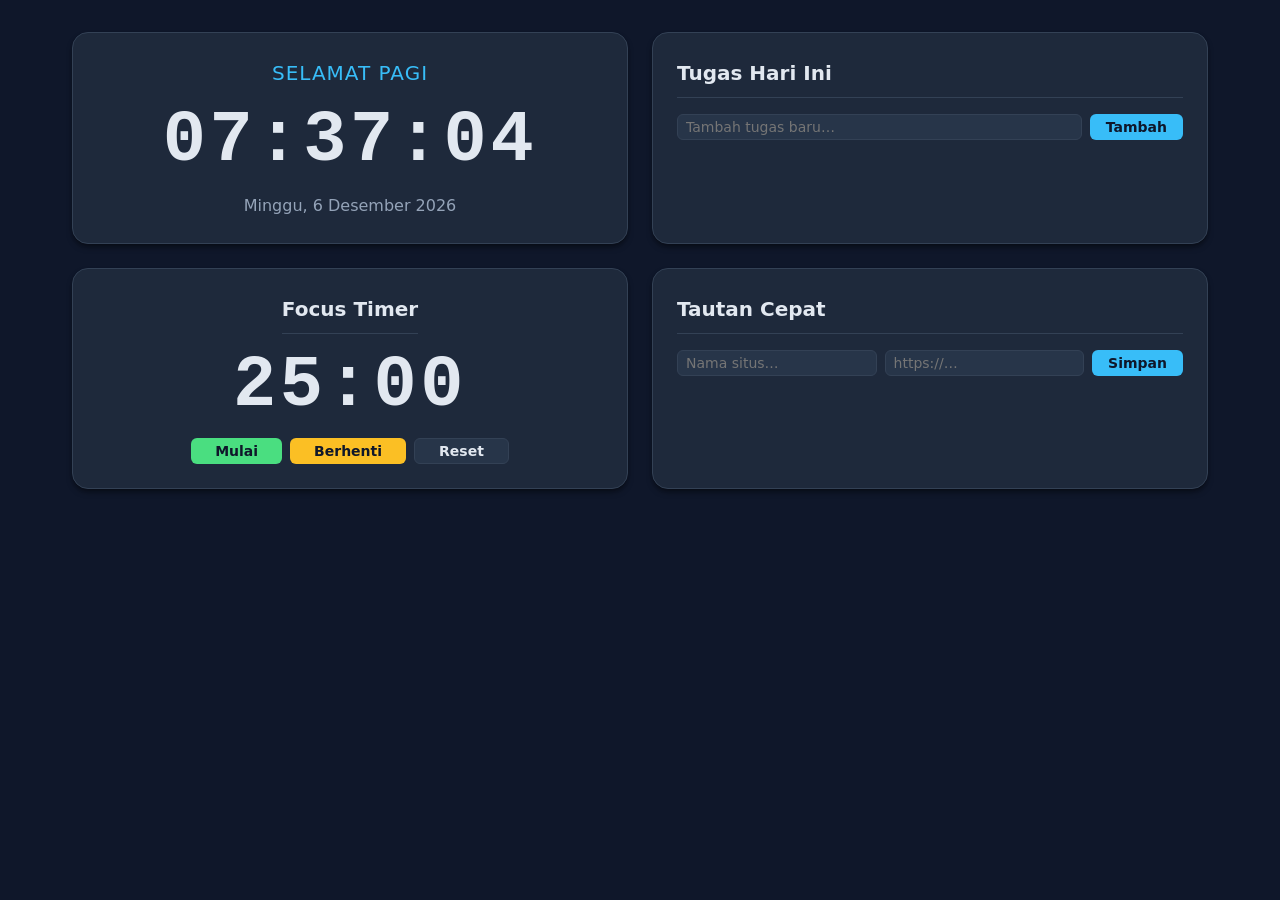
==== index.html @ ee8eda85 "feat: complete Life Dashboard implementation - Add index.html with 4-component layout (Clock, Todo, " ====
<!DOCTYPE html>
<html lang="id">
<head>
  <meta charset="UTF-8" />
  <meta name="viewport" content="width=device-width, initial-scale=1.0" />
  <title>Life Dashboard</title>
  <link rel="stylesheet" href="css/style.css" />
</head>
<body>
  <main class="dashboard">

    <!-- Komponen 1: Jam & Sapaan -->
    <section class="card card--clock" id="clock-section">
      <p class="clock__greeting" id="clock-greeting"></p>
      <p class="clock__time"     id="clock-time"></p>
      <p class="clock__date"     id="clock-date"></p>
    </section>

    <!-- Komponen 2: To-Do List -->
    <section class="card card--todo" id="todo-section">
      <h2 class="card__title">Tugas Hari Ini</h2>
      <div class="todo__input-row">
        <input type="text" id="todo-input" placeholder="Tambah tugas baru…" aria-label="Tambah tugas baru" />
        <button id="todo-add-btn" type="button">Tambah</button>
      </div>
      <ul class="todo__list" id="todo-list" aria-label="Daftar tugas"></ul>
    </section>

    <!-- Komponen 3: Focus Timer -->
    <section class="card card--timer" id="timer-section">
      <h2 class="card__title">Focus Timer</h2>
      <p class="timer__display" id="timer-display" aria-live="polite" aria-label="Waktu tersisa">25:00</p>
      <div class="timer__controls">
        <button id="timer-start-btn" type="button">Mulai</button>
        <button id="timer-stop-btn"  type="button">Berhenti</button>
        <button id="timer-reset-btn" type="button">Reset</button>
      </div>
    </section>

    <!-- Komponen 4: Quick Links -->
    <section class="card card--links" id="links-section">
      <h2 class="card__title">Tautan Cepat</h2>
      <div class="links__input-row">
        <input type="text" id="links-name-input" placeholder="Nama situs…"  aria-label="Nama situs" />
        <input type="url"  id="links-url-input"  placeholder="https://…"    aria-label="URL situs" />
        <button id="links-add-btn" type="button">Simpan</button>
      </div>
      <p class="links__error" id="links-error" hidden aria-live="polite"></p>
      <ul class="links__list" id="links-list" aria-label="Daftar tautan cepat"></ul>
    </section>

  </main>
  <script src="js/app.js"></script>
</body>
</html>
---- css/style.css ----
/* ==========================================================================
   Life Dashboard — css/style.css
   Struktur:
   1. CSS Custom Properties
   2. Reset & Base Styles
   3. Layout — .dashboard grid
   4. Card — gaya dasar kartu
   5. Component: Clock
   6. Component: Todo
   7. Component: Timer
   8. Component: Links
   9. Responsive Breakpoints
   ========================================================================== */

/* ==========================================================================
   1. CSS Custom Properties
   ========================================================================== */
:root {
  /* Warna */
  --color-bg:          #0f172a;
  --color-surface:     #1e293b;
  --color-surface-alt: #273549;
  --color-border:      #334155;
  --color-primary:     #38bdf8;
  --color-primary-dim: #0ea5e9;
  --color-success:     #4ade80;
  --color-danger:      #f87171;
  --color-warning:     #fbbf24;
  --color-text:        #e2e8f0;
  --color-text-muted:  #94a3b8;
  --color-text-done:   #64748b;

  /* Tipografi */
  --font-family:       'Segoe UI', system-ui, -apple-system, sans-serif;
  --font-mono:         'Consolas', 'Courier New', monospace;
  --font-size-base:    1rem;
  --font-size-sm:      0.875rem;
  --font-size-lg:      1.25rem;
  --font-size-xl:      2rem;
  --font-size-2xl:     3rem;
  --font-size-3xl:     4.5rem;

  /* Spacing */
  --space-xs:   0.25rem;
  --space-sm:   0.5rem;
  --space-md:   1rem;
  --space-lg:   1.5rem;
  --space-xl:   2rem;

  /* Border */
  --radius-sm:  0.375rem;
  --radius-md:  0.75rem;
  --radius-lg:  1rem;

  /* Shadow */
  --shadow-card: 0 4px 6px -1px rgba(0,0,0,0.4), 0 2px 4px -2px rgba(0,0,0,0.3);
  --shadow-btn:  0 1px 3px rgba(0,0,0,0.3);

  /* Transition */
  --transition: 150ms ease;
}

/* ==========================================================================
   2. Reset & Base Styles
   ========================================================================== */
*,
*::before,
*::after {
  box-sizing: border-box;
  margin: 0;
  padding: 0;
}

html {
  font-size: 16px;
  -webkit-text-size-adjust: 100%;
}

body {
  font-family: var(--font-family);
  font-size: var(--font-size-base);
  background-color: var(--color-bg);
  color: var(--color-text);
  line-height: 1.6;
  min-height: 100vh;
}

ul {
  list-style: none;
}

button {
  cursor: pointer;
  font-family: inherit;
  font-size: var(--font-size-sm);
  border: none;
  border-radius: var(--radius-sm);
  padding: var(--space-xs) var(--space-sm);
  transition: opacity var(--transition), background-color var(--transition);
}

button:hover {
  opacity: 0.85;
}

button:focus-visible {
  outline: 2px solid var(--color-primary);
  outline-offset: 2px;
}

input[type="text"],
input[type="url"] {
  font-family: inherit;
  font-size: var(--font-size-sm);
  background-color: var(--color-surface-alt);
  color: var(--color-text);
  border: 1px solid var(--color-border);
  border-radius: var(--radius-sm);
  padding: var(--space-xs) var(--space-sm);
  outline: none;
  transition: border-color var(--transition);
  width: 100%;
}

input[type="text"]:focus,
input[type="url"]:focus {
  border-color: var(--color-primary);
}

a {
  color: var(--color-primary);
  text-decoration: none;
  transition: color var(--transition);
}

a:hover {
  color: var(--color-primary-dim);
  text-decoration: underline;
}

/* ==========================================================================
   3. Layout — .dashboard grid
   ========================================================================== */
.dashboard {
  display: grid;
  grid-template-columns: 1fr 1fr;
  grid-template-rows: auto auto;
  gap: var(--space-lg);
  padding: var(--space-xl);
  max-width: 1200px;
  margin: 0 auto;
}

/* ==========================================================================
   4. Card — gaya dasar kartu bersama
   ========================================================================== */
.card {
  background-color: var(--color-surface);
  border: 1px solid var(--color-border);
  border-radius: var(--radius-lg);
  padding: var(--space-lg);
  box-shadow: var(--shadow-card);
  display: flex;
  flex-direction: column;
  gap: var(--space-md);
}

.card__title {
  font-size: var(--font-size-lg);
  font-weight: 600;
  color: var(--color-text);
  border-bottom: 1px solid var(--color-border);
  padding-bottom: var(--space-sm);
}

/* ==========================================================================
   5. Component: Clock
   ========================================================================== */
.card--clock {
  text-align: center;
  justify-content: center;
  align-items: center;
}

.clock__greeting {
  font-size: var(--font-size-lg);
  color: var(--color-primary);
  font-weight: 500;
  letter-spacing: 0.05em;
  text-transform: uppercase;
}

.clock__time {
  font-family: var(--font-mono);
  font-size: var(--font-size-3xl);
  font-weight: 700;
  color: var(--color-text);
  letter-spacing: 0.05em;
  line-height: 1;
}

.clock__date {
  font-size: var(--font-size-base);
  color: var(--color-text-muted);
}

/* ==========================================================================
   6. Component: Todo
   ========================================================================== */
.todo__input-row {
  display: flex;
  gap: var(--space-sm);
}

.todo__input-row input {
  flex: 1;
}

#todo-add-btn {
  background-color: var(--color-primary);
  color: #0f172a;
  font-weight: 600;
  padding: var(--space-xs) var(--space-md);
  white-space: nowrap;
}

#todo-add-btn:hover {
  background-color: var(--color-primary-dim);
  opacity: 1;
}

.todo__list {
  display: flex;
  flex-direction: column;
  gap: var(--space-xs);
  max-height: 280px;
  overflow-y: auto;
}

.todo__item {
  display: flex;
  align-items: center;
  gap: var(--space-sm);
  padding: var(--space-xs) var(--space-sm);
  border-radius: var(--radius-sm);
  background-color: var(--color-surface-alt);
  border: 1px solid var(--color-border);
}

.todo__item input[type="checkbox"] {
  width: 1rem;
  height: 1rem;
  flex-shrink: 0;
  accent-color: var(--color-success);
  cursor: pointer;
}

.todo__item-text {
  flex: 1;
  font-size: var(--font-size-sm);
  word-break: break-word;
}

.todo__item--done {
  text-decoration: line-through;
  color: var(--color-text-done);
}

.todo__btn {
  flex-shrink: 0;
  padding: 2px var(--space-xs);
  font-size: 0.75rem;
}

.todo__btn--edit {
  background-color: var(--color-warning);
  color: #0f172a;
}

.todo__btn--delete {
  background-color: var(--color-danger);
  color: #fff;
}

/* ==========================================================================
   7. Component: Timer
   ========================================================================== */
.card--timer {
  text-align: center;
  align-items: center;
}

.timer__display {
  font-family: var(--font-mono);
  font-size: var(--font-size-3xl);
  font-weight: 700;
  color: var(--color-text);
  letter-spacing: 0.05em;
  line-height: 1;
}

.timer__controls {
  display: flex;
  gap: var(--space-sm);
  justify-content: center;
  flex-wrap: wrap;
}

#timer-start-btn {
  background-color: var(--color-success);
  color: #0f172a;
  font-weight: 600;
  padding: var(--space-xs) var(--space-lg);
}

#timer-stop-btn {
  background-color: var(--color-warning);
  color: #0f172a;
  font-weight: 600;
  padding: var(--space-xs) var(--space-lg);
}

#timer-reset-btn {
  background-color: var(--color-surface-alt);
  color: var(--color-text);
  border: 1px solid var(--color-border);
  font-weight: 600;
  padding: var(--space-xs) var(--space-lg);
}

/* ==========================================================================
   8. Component: Links
   ========================================================================== */
.links__input-row {
  display: flex;
  gap: var(--space-sm);
  flex-wrap: wrap;
}

.links__input-row input {
  flex: 1;
  min-width: 100px;
}

#links-add-btn {
  background-color: var(--color-primary);
  color: #0f172a;
  font-weight: 600;
  padding: var(--space-xs) var(--space-md);
  white-space: nowrap;
}

#links-add-btn:hover {
  background-color: var(--color-primary-dim);
  opacity: 1;
}

.links__error {
  font-size: var(--font-size-sm);
  color: var(--color-danger);
  padding: var(--space-xs) 0;
}

.links__list {
  display: flex;
  flex-direction: column;
  gap: var(--space-xs);
  max-height: 240px;
  overflow-y: auto;
}

.links__item {
  display: flex;
  align-items: center;
  gap: var(--space-sm);
  padding: var(--space-xs) var(--space-sm);
  border-radius: var(--radius-sm);
  background-color: var(--color-surface-alt);
  border: 1px solid var(--color-border);
}

.links__anchor {
  flex: 1;
  font-size: var(--font-size-sm);
  color: var(--color-primary);
  word-break: break-all;
}

.links__anchor:hover {
  color: var(--color-primary-dim);
}

.links__btn--delete {
  flex-shrink: 0;
  background-color: var(--color-danger);
  color: #fff;
  padding: 2px var(--space-xs);
  font-size: 0.75rem;
}

/* ==========================================================================
   9. Responsive Breakpoints
   ========================================================================== */

/* Tablet: lebar < 1024px → 1 kolom */
@media (max-width: 1023px) {
  .dashboard {
    grid-template-columns: 1fr;
  }
}

/* Mobile: lebar < 768px → padding dan gap lebih kecil */
@media (max-width: 767px) {
  .dashboard {
    padding: var(--space-md);
    gap: var(--space-md);
  }

  .clock__time,
  .timer__display {
    font-size: var(--font-size-2xl);
  }

  .links__input-row {
    flex-direction: column;
  }

  .links__input-row input {
    width: 100%;
  }
}
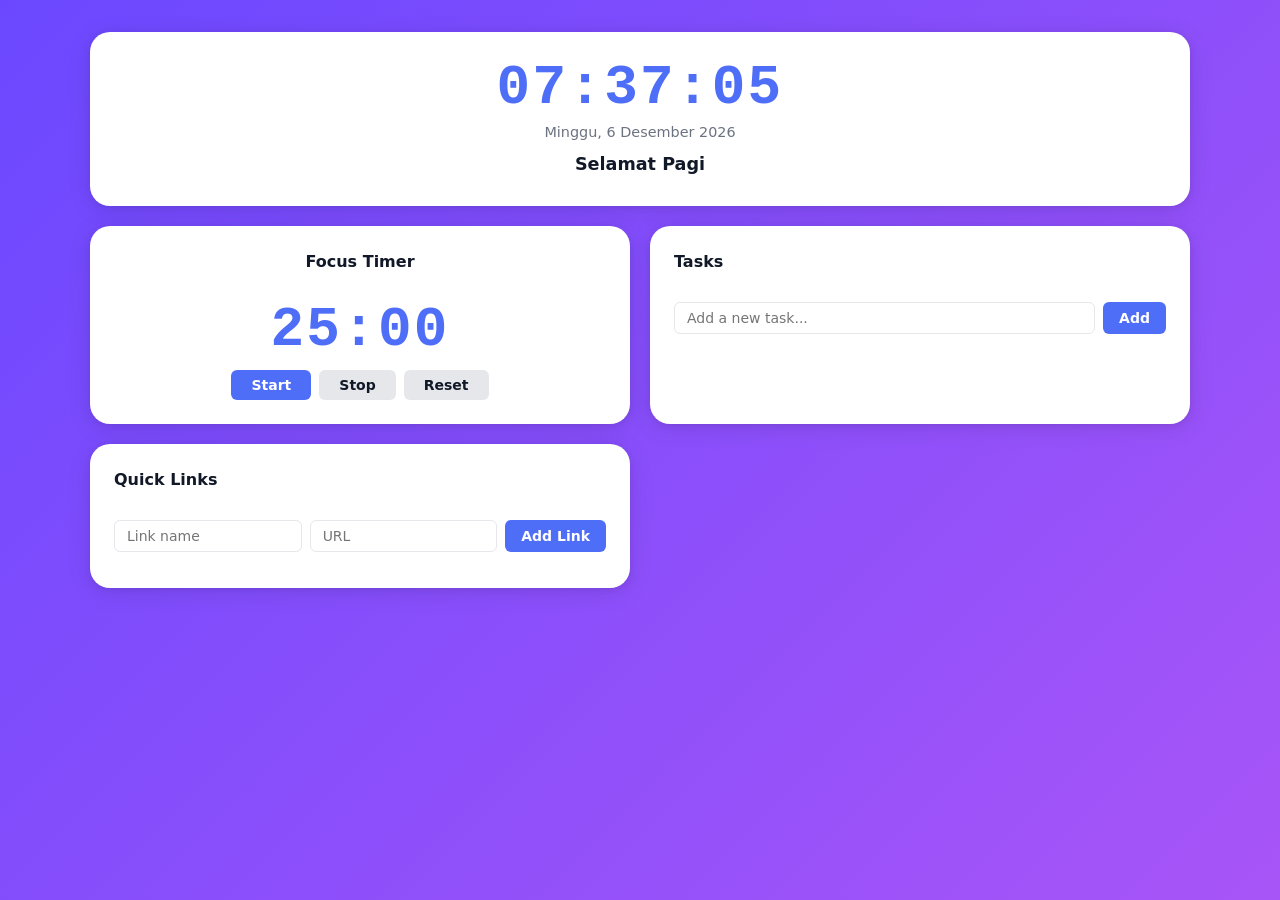
==== commit 8105419c: "style: redesign UI to match reference design - White cards on purple gradient background - Clock ful" ====
--- a/index.html
+++ b/index.html
@@ -9,44 +9,44 @@
 <body>
   <main class="dashboard">
 
-    <!-- Komponen 1: Jam & Sapaan -->
+    <!-- Baris 1: Clock — full width -->
     <section class="card card--clock" id="clock-section">
-      <p class="clock__greeting" id="clock-greeting"></p>
       <p class="clock__time"     id="clock-time"></p>
       <p class="clock__date"     id="clock-date"></p>
+      <p class="clock__greeting" id="clock-greeting"></p>
     </section>
 
-    <!-- Komponen 2: To-Do List -->
-    <section class="card card--todo" id="todo-section">
-      <h2 class="card__title">Tugas Hari Ini</h2>
-      <div class="todo__input-row">
-        <input type="text" id="todo-input" placeholder="Tambah tugas baru…" aria-label="Tambah tugas baru" />
-        <button id="todo-add-btn" type="button">Tambah</button>
-      </div>
-      <ul class="todo__list" id="todo-list" aria-label="Daftar tugas"></ul>
-    </section>
-
-    <!-- Komponen 3: Focus Timer -->
+    <!-- Baris 2 kiri: Focus Timer -->
     <section class="card card--timer" id="timer-section">
       <h2 class="card__title">Focus Timer</h2>
-      <p class="timer__display" id="timer-display" aria-live="polite" aria-label="Waktu tersisa">25:00</p>
+      <p class="timer__display" id="timer-display" aria-live="polite">25:00</p>
       <div class="timer__controls">
-        <button id="timer-start-btn" type="button">Mulai</button>
-        <button id="timer-stop-btn"  type="button">Berhenti</button>
+        <button id="timer-start-btn" type="button">Start</button>
+        <button id="timer-stop-btn"  type="button">Stop</button>
         <button id="timer-reset-btn" type="button">Reset</button>
       </div>
     </section>
 
-    <!-- Komponen 4: Quick Links -->
+    <!-- Baris 2 kanan: Tasks -->
+    <section class="card card--todo" id="todo-section">
+      <h2 class="card__title">Tasks</h2>
+      <div class="todo__input-row">
+        <input type="text" id="todo-input" placeholder="Add a new task..." aria-label="Add a new task" />
+        <button id="todo-add-btn" type="button">Add</button>
+      </div>
+      <ul class="todo__list" id="todo-list" aria-label="Task list"></ul>
+    </section>
+
+    <!-- Baris 3 kiri: Quick Links -->
     <section class="card card--links" id="links-section">
-      <h2 class="card__title">Tautan Cepat</h2>
+      <h2 class="card__title">Quick Links</h2>
       <div class="links__input-row">
-        <input type="text" id="links-name-input" placeholder="Nama situs…"  aria-label="Nama situs" />
-        <input type="url"  id="links-url-input"  placeholder="https://…"    aria-label="URL situs" />
-        <button id="links-add-btn" type="button">Simpan</button>
+        <input type="text" id="links-name-input" placeholder="Link name"  aria-label="Link name" />
+        <input type="url"  id="links-url-input"  placeholder="URL"        aria-label="URL" />
+        <button id="links-add-btn" type="button">Add Link</button>
       </div>
       <p class="links__error" id="links-error" hidden aria-live="polite"></p>
-      <ul class="links__list" id="links-list" aria-label="Daftar tautan cepat"></ul>
+      <ul class="links__list" id="links-list" aria-label="Quick links"></ul>
     </section>
 
   </main>
--- a/css/style.css
+++ b/css/style.css
@@ -1,63 +1,34 @@
 /* ==========================================================================
    Life Dashboard — css/style.css
-   Struktur:
+   ========================================================================== */
+
+/* ==========================================================================
    1. CSS Custom Properties
-   2. Reset & Base Styles
-   3. Layout — .dashboard grid
-   4. Card — gaya dasar kartu
-   5. Component: Clock
-   6. Component: Todo
-   7. Component: Timer
-   8. Component: Links
-   9. Responsive Breakpoints
-   ========================================================================== */
-
-/* ==========================================================================
-   1. CSS Custom Properties
    ========================================================================== */
 :root {
-  /* Warna */
-  --color-bg:          #0f172a;
-  --color-surface:     #1e293b;
-  --color-surface-alt: #273549;
-  --color-border:      #334155;
-  --color-primary:     #38bdf8;
-  --color-primary-dim: #0ea5e9;
-  --color-success:     #4ade80;
-  --color-danger:      #f87171;
-  --color-warning:     #fbbf24;
-  --color-text:        #e2e8f0;
-  --color-text-muted:  #94a3b8;
-  --color-text-done:   #64748b;
-
-  /* Tipografi */
-  --font-family:       'Segoe UI', system-ui, -apple-system, sans-serif;
-  --font-mono:         'Consolas', 'Courier New', monospace;
-  --font-size-base:    1rem;
-  --font-size-sm:      0.875rem;
-  --font-size-lg:      1.25rem;
-  --font-size-xl:      2rem;
-  --font-size-2xl:     3rem;
-  --font-size-3xl:     4.5rem;
-
-  /* Spacing */
-  --space-xs:   0.25rem;
-  --space-sm:   0.5rem;
-  --space-md:   1rem;
-  --space-lg:   1.5rem;
-  --space-xl:   2rem;
-
-  /* Border */
+  --color-bg-from:     #6b48ff;
+  --color-bg-to:       #a855f7;
+  --color-surface:     #ffffff;
+  --color-surface-alt: #f3f4f6;
+  --color-border:      #e5e7eb;
+  --color-primary:     #4f6ef7;
+  --color-primary-dark:#3b5bdb;
+  --color-danger:      #ef4444;
+  --color-text:        #111827;
+  --color-text-muted:  #6b7280;
+  --color-text-done:   #9ca3af;
+  --color-clock-time:  #4f6ef7;
+
+  --font-family:  'Segoe UI', system-ui, -apple-system, sans-serif;
+  --font-mono:    'Consolas', 'Courier New', monospace;
+
   --radius-sm:  0.375rem;
   --radius-md:  0.75rem;
-  --radius-lg:  1rem;
-
-  /* Shadow */
-  --shadow-card: 0 4px 6px -1px rgba(0,0,0,0.4), 0 2px 4px -2px rgba(0,0,0,0.3);
-  --shadow-btn:  0 1px 3px rgba(0,0,0,0.3);
-
-  /* Transition */
-  --transition: 150ms ease;
+  --radius-lg:  1.25rem;
+  --radius-pill: 9999px;
+
+  --shadow-card: 0 4px 24px rgba(0,0,0,0.10), 0 1.5px 6px rgba(0,0,0,0.07);
+  --transition:  150ms ease;
 }
 
 /* ==========================================================================
@@ -71,193 +42,165 @@
   padding: 0;
 }
 
-html {
-  font-size: 16px;
-  -webkit-text-size-adjust: 100%;
-}
+html { font-size: 16px; }
 
 body {
   font-family: var(--font-family);
-  font-size: var(--font-size-base);
-  background-color: var(--color-bg);
-  color: var(--color-text);
-  line-height: 1.6;
   min-height: 100vh;
-}
-
-ul {
-  list-style: none;
-}
+  background: linear-gradient(135deg, var(--color-bg-from) 0%, var(--color-bg-to) 100%);
+  color: var(--color-text);
+  line-height: 1.5;
+  padding: 2rem 1.5rem;
+}
+
+ul  { list-style: none; }
 
 button {
   cursor: pointer;
   font-family: inherit;
-  font-size: var(--font-size-sm);
   border: none;
   border-radius: var(--radius-sm);
-  padding: var(--space-xs) var(--space-sm);
   transition: opacity var(--transition), background-color var(--transition);
 }
-
-button:hover {
-  opacity: 0.85;
-}
-
-button:focus-visible {
-  outline: 2px solid var(--color-primary);
-  outline-offset: 2px;
-}
+button:hover        { opacity: 0.88; }
+button:focus-visible { outline: 2px solid var(--color-primary); outline-offset: 2px; }
 
 input[type="text"],
 input[type="url"] {
   font-family: inherit;
-  font-size: var(--font-size-sm);
-  background-color: var(--color-surface-alt);
-  color: var(--color-text);
-  border: 1px solid var(--color-border);
-  border-radius: var(--radius-sm);
-  padding: var(--space-xs) var(--space-sm);
+  font-size: 0.875rem;
+  background: var(--color-surface);
+  color: var(--color-text);
+  border: 1.5px solid var(--color-border);
+  border-radius: var(--radius-sm);
+  padding: 0.45rem 0.75rem;
   outline: none;
   transition: border-color var(--transition);
   width: 100%;
 }
-
 input[type="text"]:focus,
-input[type="url"]:focus {
-  border-color: var(--color-primary);
-}
+input[type="url"]:focus { border-color: var(--color-primary); }
 
 a {
   color: var(--color-primary);
   text-decoration: none;
-  transition: color var(--transition);
-}
-
-a:hover {
-  color: var(--color-primary-dim);
-  text-decoration: underline;
-}
-
-/* ==========================================================================
-   3. Layout — .dashboard grid
+}
+a:hover { text-decoration: underline; }
+
+/* ==========================================================================
+   3. Dashboard Layout
    ========================================================================== */
 .dashboard {
   display: grid;
   grid-template-columns: 1fr 1fr;
-  grid-template-rows: auto auto;
-  gap: var(--space-lg);
-  padding: var(--space-xl);
-  max-width: 1200px;
+  grid-template-rows: auto auto auto;
+  gap: 1.25rem;
+  max-width: 1100px;
   margin: 0 auto;
 }
 
-/* ==========================================================================
-   4. Card — gaya dasar kartu bersama
+/* Clock spans full width */
+.card--clock {
+  grid-column: 1 / -1;
+}
+
+/* ==========================================================================
+   4. Card base
    ========================================================================== */
 .card {
-  background-color: var(--color-surface);
-  border: 1px solid var(--color-border);
+  background: var(--color-surface);
   border-radius: var(--radius-lg);
-  padding: var(--space-lg);
+  padding: 1.5rem;
   box-shadow: var(--shadow-card);
-  display: flex;
-  flex-direction: column;
-  gap: var(--space-md);
 }
 
 .card__title {
-  font-size: var(--font-size-lg);
-  font-weight: 600;
-  color: var(--color-text);
-  border-bottom: 1px solid var(--color-border);
-  padding-bottom: var(--space-sm);
-}
-
-/* ==========================================================================
-   5. Component: Clock
+  font-size: 1rem;
+  font-weight: 700;
+  color: var(--color-text);
+  margin-bottom: 1rem;
+}
+
+/* ==========================================================================
+   5. Clock
    ========================================================================== */
 .card--clock {
   text-align: center;
-  justify-content: center;
-  align-items: center;
-}
-
-.clock__greeting {
-  font-size: var(--font-size-lg);
-  color: var(--color-primary);
-  font-weight: 500;
-  letter-spacing: 0.05em;
-  text-transform: uppercase;
+  padding: 1.75rem 2rem;
 }
 
 .clock__time {
   font-family: var(--font-mono);
-  font-size: var(--font-size-3xl);
+  font-size: 3.5rem;
   font-weight: 700;
-  color: var(--color-text);
-  letter-spacing: 0.05em;
+  color: var(--color-clock-time);
+  letter-spacing: 0.04em;
   line-height: 1;
 }
 
 .clock__date {
-  font-size: var(--font-size-base);
+  font-size: 0.9rem;
   color: var(--color-text-muted);
-}
-
-/* ==========================================================================
-   6. Component: Todo
-   ========================================================================== */
+  margin-top: 0.35rem;
+  margin-bottom: 0.5rem;
+}
+
+.clock__greeting {
+  font-size: 1.1rem;
+  font-weight: 700;
+  color: var(--color-text);
+}
+
+/* ==========================================================================
+   6. Todo
+   ========================================================================== */
+.card--todo { display: flex; flex-direction: column; gap: 0.75rem; }
+
 .todo__input-row {
   display: flex;
-  gap: var(--space-sm);
-}
-
-.todo__input-row input {
-  flex: 1;
-}
+  gap: 0.5rem;
+}
+.todo__input-row input { flex: 1; }
 
 #todo-add-btn {
-  background-color: var(--color-primary);
-  color: #0f172a;
-  font-weight: 600;
-  padding: var(--space-xs) var(--space-md);
+  background: var(--color-primary);
+  color: #fff;
+  font-weight: 600;
+  font-size: 0.875rem;
+  padding: 0.45rem 1rem;
+  border-radius: var(--radius-sm);
   white-space: nowrap;
 }
-
-#todo-add-btn:hover {
-  background-color: var(--color-primary-dim);
-  opacity: 1;
-}
+#todo-add-btn:hover { background: var(--color-primary-dark); opacity: 1; }
 
 .todo__list {
   display: flex;
   flex-direction: column;
-  gap: var(--space-xs);
-  max-height: 280px;
+  gap: 0.4rem;
+  max-height: 260px;
   overflow-y: auto;
 }
 
 .todo__item {
   display: flex;
   align-items: center;
-  gap: var(--space-sm);
-  padding: var(--space-xs) var(--space-sm);
-  border-radius: var(--radius-sm);
-  background-color: var(--color-surface-alt);
-  border: 1px solid var(--color-border);
+  gap: 0.5rem;
+  padding: 0.35rem 0.5rem;
+  border-radius: var(--radius-sm);
+  background: var(--color-surface-alt);
 }
 
 .todo__item input[type="checkbox"] {
   width: 1rem;
   height: 1rem;
   flex-shrink: 0;
-  accent-color: var(--color-success);
+  accent-color: var(--color-primary);
   cursor: pointer;
 }
 
 .todo__item-text {
   flex: 1;
-  font-size: var(--font-size-sm);
+  font-size: 0.875rem;
   word-break: break-word;
 }
 
@@ -268,164 +211,141 @@
 
 .todo__btn {
   flex-shrink: 0;
-  padding: 2px var(--space-xs);
   font-size: 0.75rem;
-}
-
-.todo__btn--edit {
-  background-color: var(--color-warning);
-  color: #0f172a;
-}
-
-.todo__btn--delete {
-  background-color: var(--color-danger);
-  color: #fff;
-}
-
-/* ==========================================================================
-   7. Component: Timer
+  padding: 2px 8px;
+  border-radius: var(--radius-sm);
+}
+.todo__btn--edit   { background: #f59e0b; color: #fff; }
+.todo__btn--delete { background: var(--color-danger); color: #fff; }
+
+/* ==========================================================================
+   7. Timer
    ========================================================================== */
 .card--timer {
   text-align: center;
+  display: flex;
+  flex-direction: column;
   align-items: center;
+  gap: 0.75rem;
 }
 
 .timer__display {
   font-family: var(--font-mono);
-  font-size: var(--font-size-3xl);
+  font-size: 3.5rem;
   font-weight: 700;
-  color: var(--color-text);
-  letter-spacing: 0.05em;
+  color: var(--color-clock-time);
+  letter-spacing: 0.04em;
   line-height: 1;
 }
 
 .timer__controls {
   display: flex;
-  gap: var(--space-sm);
+  gap: 0.5rem;
   justify-content: center;
+}
+
+#timer-start-btn {
+  background: var(--color-primary);
+  color: #fff;
+  font-weight: 600;
+  font-size: 0.875rem;
+  padding: 0.45rem 1.25rem;
+}
+#timer-stop-btn {
+  background: #e5e7eb;
+  color: var(--color-text);
+  font-weight: 600;
+  font-size: 0.875rem;
+  padding: 0.45rem 1.25rem;
+}
+#timer-reset-btn {
+  background: #e5e7eb;
+  color: var(--color-text);
+  font-weight: 600;
+  font-size: 0.875rem;
+  padding: 0.45rem 1.25rem;
+}
+
+/* ==========================================================================
+   8. Links
+   ========================================================================== */
+.card--links { display: flex; flex-direction: column; gap: 0.75rem; }
+
+.links__input-row {
+  display: flex;
+  gap: 0.5rem;
   flex-wrap: wrap;
 }
-
-#timer-start-btn {
-  background-color: var(--color-success);
-  color: #0f172a;
-  font-weight: 600;
-  padding: var(--space-xs) var(--space-lg);
-}
-
-#timer-stop-btn {
-  background-color: var(--color-warning);
-  color: #0f172a;
-  font-weight: 600;
-  padding: var(--space-xs) var(--space-lg);
-}
-
-#timer-reset-btn {
-  background-color: var(--color-surface-alt);
-  color: var(--color-text);
-  border: 1px solid var(--color-border);
-  font-weight: 600;
-  padding: var(--space-xs) var(--space-lg);
-}
-
-/* ==========================================================================
-   8. Component: Links
-   ========================================================================== */
-.links__input-row {
-  display: flex;
-  gap: var(--space-sm);
+.links__input-row input { flex: 1; min-width: 90px; }
+
+#links-add-btn {
+  background: var(--color-primary);
+  color: #fff;
+  font-weight: 600;
+  font-size: 0.875rem;
+  padding: 0.45rem 1rem;
+  white-space: nowrap;
+}
+#links-add-btn:hover { background: var(--color-primary-dark); opacity: 1; }
+
+.links__error {
+  font-size: 0.8rem;
+  color: var(--color-danger);
+}
+
+/* Links displayed as pill buttons */
+.links__list {
+  display: flex;
   flex-wrap: wrap;
-}
-
-.links__input-row input {
-  flex: 1;
-  min-width: 100px;
-}
-
-#links-add-btn {
-  background-color: var(--color-primary);
-  color: #0f172a;
-  font-weight: 600;
-  padding: var(--space-xs) var(--space-md);
+  gap: 0.5rem;
+}
+
+.links__item {
+  display: flex;
+  align-items: center;
+  background: var(--color-primary);
+  border-radius: var(--radius-pill);
+  padding: 0.3rem 0.75rem 0.3rem 1rem;
+  gap: 0.4rem;
+}
+
+.links__anchor {
+  color: #fff;
+  font-size: 0.875rem;
+  font-weight: 500;
+  text-decoration: none;
   white-space: nowrap;
 }
-
-#links-add-btn:hover {
-  background-color: var(--color-primary-dim);
-  opacity: 1;
-}
-
-.links__error {
-  font-size: var(--font-size-sm);
-  color: var(--color-danger);
-  padding: var(--space-xs) 0;
-}
-
-.links__list {
-  display: flex;
-  flex-direction: column;
-  gap: var(--space-xs);
-  max-height: 240px;
-  overflow-y: auto;
-}
-
-.links__item {
+.links__anchor:hover { text-decoration: underline; color: #fff; }
+
+.links__btn--delete {
+  background: rgba(255,255,255,0.25);
+  color: #fff;
+  border-radius: 50%;
+  width: 1.1rem;
+  height: 1.1rem;
+  font-size: 0.65rem;
   display: flex;
   align-items: center;
-  gap: var(--space-sm);
-  padding: var(--space-xs) var(--space-sm);
-  border-radius: var(--radius-sm);
-  background-color: var(--color-surface-alt);
-  border: 1px solid var(--color-border);
-}
-
-.links__anchor {
-  flex: 1;
-  font-size: var(--font-size-sm);
-  color: var(--color-primary);
-  word-break: break-all;
-}
-
-.links__anchor:hover {
-  color: var(--color-primary-dim);
-}
-
-.links__btn--delete {
+  justify-content: center;
+  padding: 0;
+  line-height: 1;
   flex-shrink: 0;
-  background-color: var(--color-danger);
-  color: #fff;
-  padding: 2px var(--space-xs);
-  font-size: 0.75rem;
-}
-
-/* ==========================================================================
-   9. Responsive Breakpoints
-   ========================================================================== */
-
-/* Tablet: lebar < 1024px → 1 kolom */
+}
+.links__btn--delete:hover { background: rgba(255,255,255,0.45); opacity: 1; }
+
+/* ==========================================================================
+   9. Responsive
+   ========================================================================== */
 @media (max-width: 1023px) {
-  .dashboard {
-    grid-template-columns: 1fr;
-  }
-}
-
-/* Mobile: lebar < 768px → padding dan gap lebih kecil */
+  .dashboard { grid-template-columns: 1fr; }
+  .card--clock { grid-column: 1; }
+}
+
 @media (max-width: 767px) {
-  .dashboard {
-    padding: var(--space-md);
-    gap: var(--space-md);
-  }
-
+  body { padding: 1rem; }
+  .dashboard { gap: 1rem; }
   .clock__time,
-  .timer__display {
-    font-size: var(--font-size-2xl);
-  }
-
-  .links__input-row {
-    flex-direction: column;
-  }
-
-  .links__input-row input {
-    width: 100%;
-  }
-}
+  .timer__display { font-size: 2.5rem; }
+  .links__input-row { flex-direction: column; }
+}
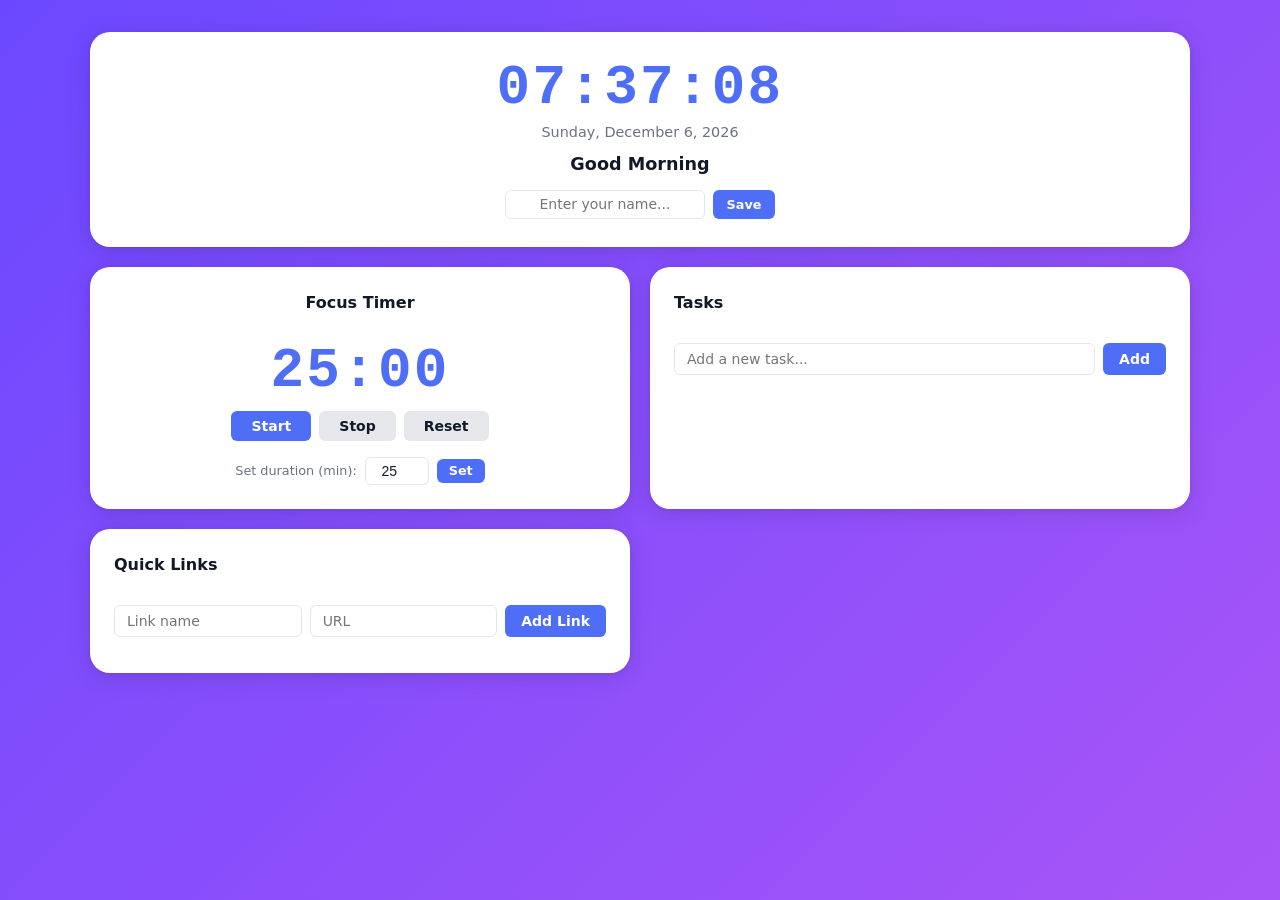
==== commit f483c8b4: "feat: implement 3 challenges - Custom name in greeting: save name to localStorage, shown as 'Good Mo" ====
--- a/index.html
+++ b/index.html
@@ -1,5 +1,5 @@
 <!DOCTYPE html>
-<html lang="id">
+<html lang="en">
 <head>
   <meta charset="UTF-8" />
   <meta name="viewport" content="width=device-width, initial-scale=1.0" />
@@ -9,14 +9,19 @@
 <body>
   <main class="dashboard">
 
-    <!-- Baris 1: Clock — full width -->
+    <!-- Row 1: Clock — full width -->
     <section class="card card--clock" id="clock-section">
       <p class="clock__time"     id="clock-time"></p>
       <p class="clock__date"     id="clock-date"></p>
       <p class="clock__greeting" id="clock-greeting"></p>
+      <!-- Challenge: Custom name in greeting -->
+      <div class="clock__name-row">
+        <input type="text" id="name-input" placeholder="Enter your name..." aria-label="Your name" maxlength="30" />
+        <button id="name-save-btn" type="button">Save</button>
+      </div>
     </section>
 
-    <!-- Baris 2 kiri: Focus Timer -->
+    <!-- Row 2 left: Focus Timer -->
     <section class="card card--timer" id="timer-section">
       <h2 class="card__title">Focus Timer</h2>
       <p class="timer__display" id="timer-display" aria-live="polite">25:00</p>
@@ -25,19 +30,26 @@
         <button id="timer-stop-btn"  type="button">Stop</button>
         <button id="timer-reset-btn" type="button">Reset</button>
       </div>
+      <!-- Challenge: Change Pomodoro time -->
+      <div class="timer__custom-row">
+        <label for="timer-custom-input" class="timer__custom-label">Set duration (min):</label>
+        <input type="number" id="timer-custom-input" min="1" max="120" value="25" aria-label="Custom timer duration in minutes" />
+        <button id="timer-set-btn" type="button">Set</button>
+      </div>
     </section>
 
-    <!-- Baris 2 kanan: Tasks -->
+    <!-- Row 2 right: Tasks -->
     <section class="card card--todo" id="todo-section">
       <h2 class="card__title">Tasks</h2>
       <div class="todo__input-row">
         <input type="text" id="todo-input" placeholder="Add a new task..." aria-label="Add a new task" />
         <button id="todo-add-btn" type="button">Add</button>
       </div>
+      <p class="todo__error" id="todo-error" hidden aria-live="polite"></p>
       <ul class="todo__list" id="todo-list" aria-label="Task list"></ul>
     </section>
 
-    <!-- Baris 3 kiri: Quick Links -->
+    <!-- Row 3 left: Quick Links -->
     <section class="card card--links" id="links-section">
       <h2 class="card__title">Quick Links</h2>
       <div class="links__input-row">
--- a/css/style.css
+++ b/css/style.css
@@ -349,3 +349,78 @@
   .timer__display { font-size: 2.5rem; }
   .links__input-row { flex-direction: column; }
 }
+
+/* ==========================================================================
+   Challenges
+   ========================================================================== */
+
+/* Challenge 1: Custom name in greeting */
+.clock__name-row {
+  display: flex;
+  gap: 0.5rem;
+  justify-content: center;
+  margin-top: 0.75rem;
+}
+
+.clock__name-row input {
+  width: auto;
+  max-width: 200px;
+  text-align: center;
+  font-size: 0.875rem;
+  border: 1.5px solid var(--color-border);
+  border-radius: var(--radius-sm);
+  padding: 0.35rem 0.75rem;
+}
+
+#name-save-btn {
+  background: var(--color-primary);
+  color: #fff;
+  font-size: 0.8rem;
+  font-weight: 600;
+  padding: 0.35rem 0.85rem;
+  border-radius: var(--radius-sm);
+}
+
+/* Challenge 2: Change Pomodoro time */
+.timer__custom-row {
+  display: flex;
+  align-items: center;
+  gap: 0.5rem;
+  margin-top: 0.25rem;
+}
+
+.timer__custom-label {
+  font-size: 0.8rem;
+  color: var(--color-text-muted);
+  white-space: nowrap;
+}
+
+#timer-custom-input {
+  width: 4rem;
+  text-align: center;
+  font-size: 0.875rem;
+  border: 1.5px solid var(--color-border);
+  border-radius: var(--radius-sm);
+  padding: 0.3rem 0.5rem;
+  background: var(--color-surface);
+  color: var(--color-text);
+  outline: none;
+}
+
+#timer-custom-input:focus { border-color: var(--color-primary); }
+
+#timer-set-btn {
+  background: var(--color-primary);
+  color: #fff;
+  font-size: 0.8rem;
+  font-weight: 600;
+  padding: 0.3rem 0.75rem;
+  border-radius: var(--radius-sm);
+}
+
+/* Challenge 3: Prevent duplicate tasks — error message */
+.todo__error {
+  font-size: 0.8rem;
+  color: var(--color-danger);
+  padding: 0.1rem 0;
+}
